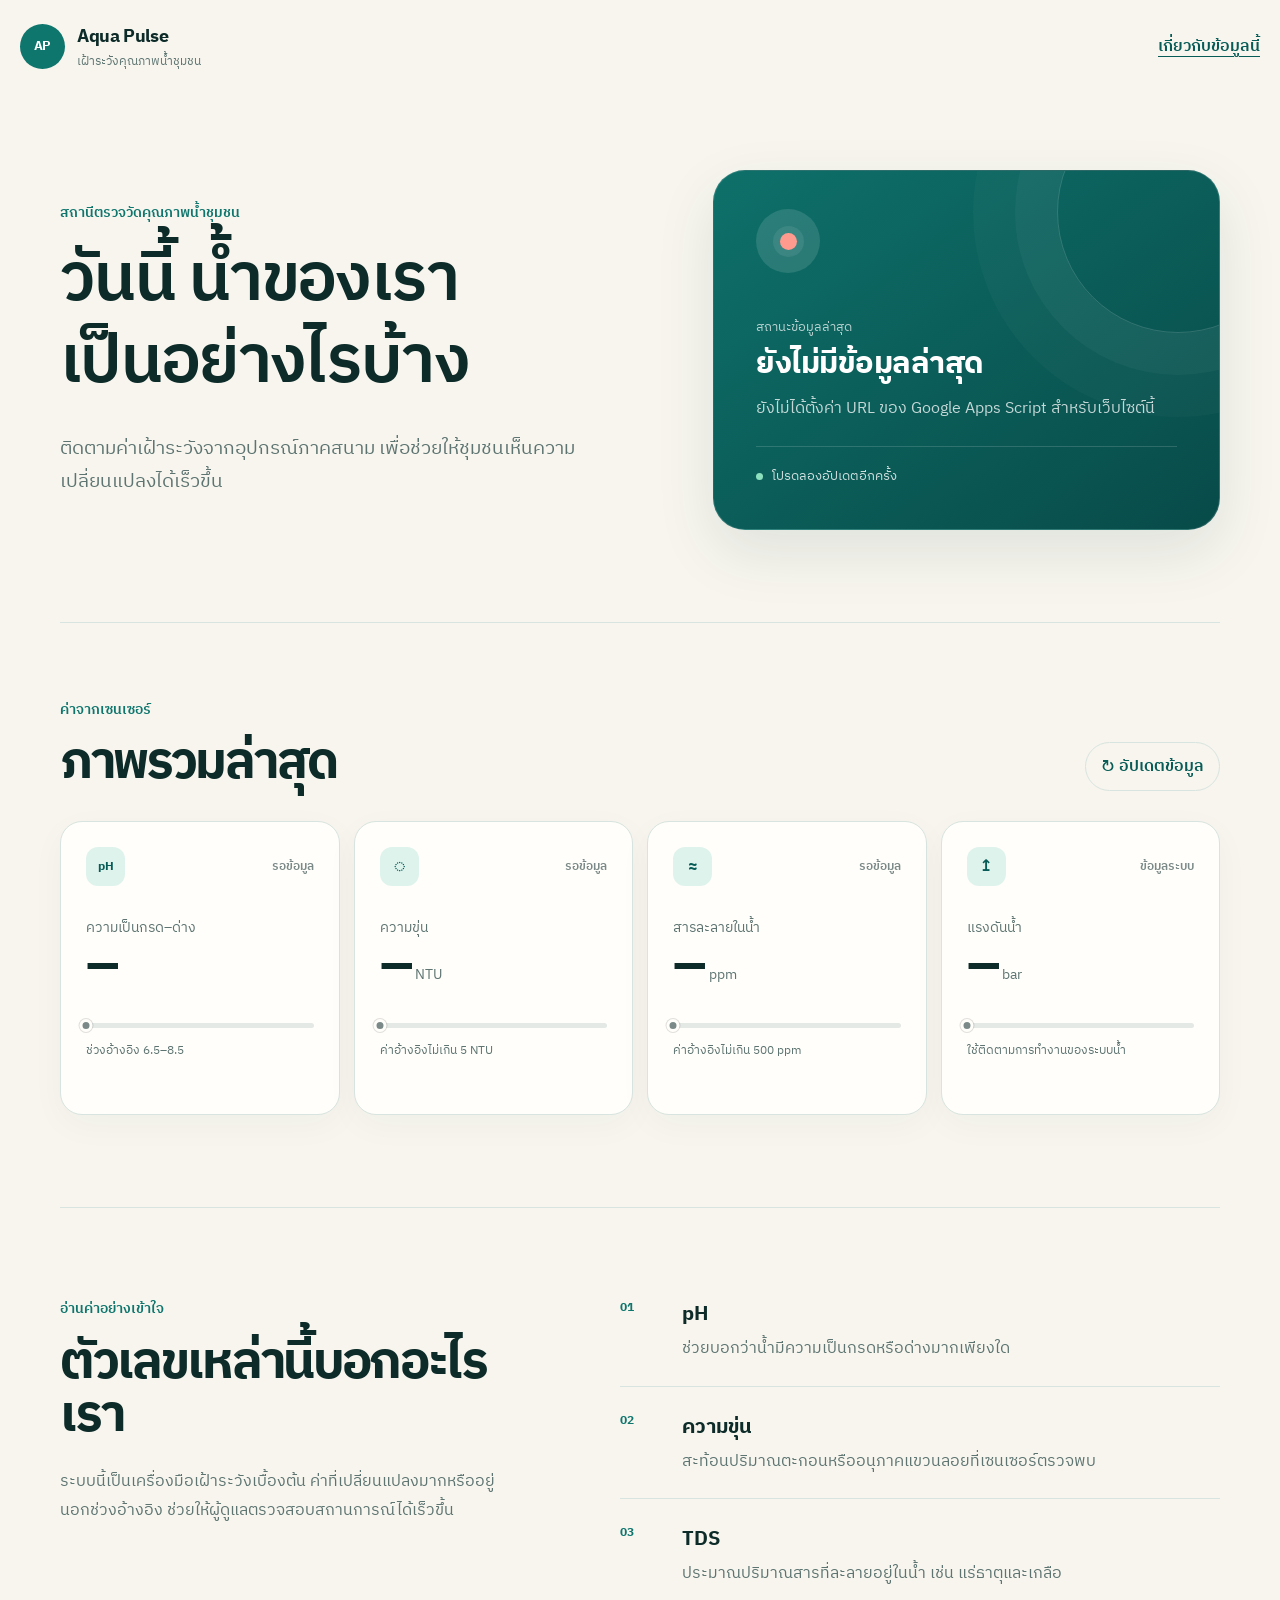
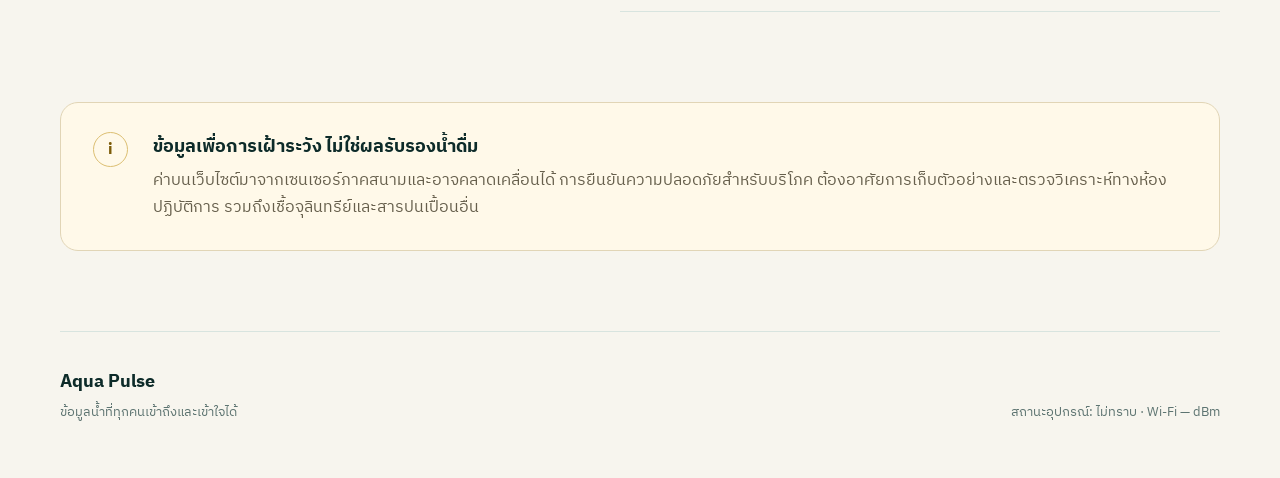
==== index.html @ 3b403329 "Launch Aqua Pulse public dashboard" ====
<!doctype html>
<html lang="th">
  <head>
    <meta charset="UTF-8" />
    <meta name="viewport" content="width=device-width, initial-scale=1.0" />
    <meta name="theme-color" content="#eaf6f3" />
    <meta
      name="description"
      content="Aqua Pulse รายงานข้อมูลเฝ้าระวังคุณภาพน้ำจากสถานีตรวจวัดชุมชน"
    />
    <title>Aqua Pulse | เฝ้าระวังคุณภาพน้ำชุมชน</title>
    <link rel="preconnect" href="https://fonts.googleapis.com" />
    <link rel="preconnect" href="https://fonts.gstatic.com" crossorigin />
    <link
      href="https://fonts.googleapis.com/css2?family=IBM+Plex+Sans+Thai:wght@400;500;600;700&display=swap"
      rel="stylesheet"
    />
    <link rel="stylesheet" href="styles.css" />
    <script src="app.js" defer></script>
  </head>
  <body>
    <header class="site-header">
      <a class="brand" href="#top" aria-label="Aqua Pulse หน้าหลัก">
        <span class="brand-mark" aria-hidden="true">AP</span>
        <span>
          <strong>Aqua Pulse</strong>
          <small>เฝ้าระวังคุณภาพน้ำชุมชน</small>
        </span>
      </a>
      <a class="about-link" href="#about">เกี่ยวกับข้อมูลนี้</a>
    </header>

    <main id="top">
      <section class="hero shell" aria-labelledby="page-title">
        <div class="hero-copy">
          <p class="eyebrow">สถานีตรวจวัดคุณภาพน้ำชุมชน</p>
          <h1 id="page-title">
            <span>วันนี้ น้ำของเรา</span>
            <span>เป็นอย่างไรบ้าง</span>
          </h1>
          <p class="hero-intro">
            ติดตามค่าเฝ้าระวังจากอุปกรณ์ภาคสนาม เพื่อช่วยให้ชุมชนเห็นความเปลี่ยนแปลงได้เร็วขึ้น
          </p>
        </div>

        <aside class="overall-card" aria-live="polite">
          <div class="status-orb" id="status-orb" aria-hidden="true">
            <span></span>
          </div>
          <div>
            <p class="status-label">สถานะข้อมูลล่าสุด</p>
            <h2 id="overall-status">กำลังตรวจสอบข้อมูล</h2>
            <p id="overall-message">กรุณารอสักครู่ ระบบกำลังเชื่อมต่อสถานีตรวจวัด</p>
          </div>
          <div class="updated-row">
            <span class="live-dot" aria-hidden="true"></span>
            <span id="updated-at">ยังไม่มีเวลาอัปเดต</span>
          </div>
        </aside>
      </section>

      <section class="metrics-section shell" aria-labelledby="metrics-title">
        <div class="section-heading">
          <div>
            <p class="eyebrow">ค่าจากเซนเซอร์</p>
            <h2 id="metrics-title">ภาพรวมล่าสุด</h2>
          </div>
          <button class="refresh-button" id="refresh-button" type="button">
            <span aria-hidden="true">↻</span> อัปเดตข้อมูล
          </button>
        </div>

        <div class="metric-grid">
          <article class="metric-card" data-metric="ph">
            <div class="metric-topline">
              <span class="metric-icon ph-icon" aria-hidden="true">pH</span>
              <span class="metric-state">รอข้อมูล</span>
            </div>
            <p class="metric-name">ความเป็นกรด–ด่าง</p>
            <p class="metric-value"><strong id="ph-value">—</strong></p>
            <div class="range-track" aria-hidden="true"><span id="ph-marker"></span></div>
            <p class="metric-guide">ช่วงอ้างอิง 6.5–8.5</p>
          </article>

          <article class="metric-card" data-metric="turbidity">
            <div class="metric-topline">
              <span class="metric-icon" aria-hidden="true">◌</span>
              <span class="metric-state">รอข้อมูล</span>
            </div>
            <p class="metric-name">ความขุ่น</p>
            <p class="metric-value"><strong id="turbidity-value">—</strong> <span>NTU</span></p>
            <div class="range-track" aria-hidden="true"><span id="turbidity-marker"></span></div>
            <p class="metric-guide">ค่าอ้างอิงไม่เกิน 5 NTU</p>
          </article>

          <article class="metric-card" data-metric="tds">
            <div class="metric-topline">
              <span class="metric-icon" aria-hidden="true">≈</span>
              <span class="metric-state">รอข้อมูล</span>
            </div>
            <p class="metric-name">สารละลายในน้ำ</p>
            <p class="metric-value"><strong id="tds-value">—</strong> <span>ppm</span></p>
            <div class="range-track" aria-hidden="true"><span id="tds-marker"></span></div>
            <p class="metric-guide">ค่าอ้างอิงไม่เกิน 500 ppm</p>
          </article>

          <article class="metric-card neutral" data-metric="pressure">
            <div class="metric-topline">
              <span class="metric-icon" aria-hidden="true">↥</span>
              <span class="metric-state">ข้อมูลระบบ</span>
            </div>
            <p class="metric-name">แรงดันน้ำ</p>
            <p class="metric-value"><strong id="pressure-value">—</strong> <span>bar</span></p>
            <div class="range-track" aria-hidden="true"><span id="pressure-marker"></span></div>
            <p class="metric-guide">ใช้ติดตามการทำงานของระบบน้ำ</p>
          </article>
        </div>
      </section>

      <section class="context-section shell" aria-labelledby="context-title">
        <div class="context-copy">
          <p class="eyebrow">อ่านค่าอย่างเข้าใจ</p>
          <h2 id="context-title">ตัวเลขเหล่านี้บอกอะไรเรา</h2>
          <p>
            ระบบนี้เป็นเครื่องมือเฝ้าระวังเบื้องต้น ค่าที่เปลี่ยนแปลงมากหรืออยู่นอกช่วงอ้างอิง
            ช่วยให้ผู้ดูแลตรวจสอบสถานการณ์ได้เร็วขึ้น
          </p>
        </div>
        <div class="explainer-list">
          <article>
            <span>01</span>
            <div><h3>pH</h3><p>ช่วยบอกว่าน้ำมีความเป็นกรดหรือด่างมากเพียงใด</p></div>
          </article>
          <article>
            <span>02</span>
            <div><h3>ความขุ่น</h3><p>สะท้อนปริมาณตะกอนหรืออนุภาคแขวนลอยที่เซนเซอร์ตรวจพบ</p></div>
          </article>
          <article>
            <span>03</span>
            <div><h3>TDS</h3><p>ประมาณปริมาณสารที่ละลายอยู่ในน้ำ เช่น แร่ธาตุและเกลือ</p></div>
          </article>
        </div>
      </section>

      <section class="disclaimer shell" id="about">
        <span class="notice-icon" aria-hidden="true">i</span>
        <div>
          <h2>ข้อมูลเพื่อการเฝ้าระวัง ไม่ใช่ผลรับรองน้ำดื่ม</h2>
          <p>
            ค่าบนเว็บไซต์มาจากเซนเซอร์ภาคสนามและอาจคลาดเคลื่อนได้ การยืนยันความปลอดภัยสำหรับบริโภค
            ต้องอาศัยการเก็บตัวอย่างและตรวจวิเคราะห์ทางห้องปฏิบัติการ รวมถึงเชื้อจุลินทรีย์และสารปนเปื้อนอื่น
          </p>
        </div>
      </section>
    </main>

    <footer class="site-footer shell">
      <div><strong>Aqua Pulse</strong><p>ข้อมูลน้ำที่ทุกคนเข้าถึงและเข้าใจได้</p></div>
      <p>สถานะอุปกรณ์: <span id="device-status">ไม่ทราบ</span> · Wi‑Fi <span id="wifi-value">—</span> dBm</p>
    </footer>

    <noscript>เว็บไซต์นี้ต้องเปิดใช้งาน JavaScript เพื่อโหลดข้อมูลล่าสุดจากสถานีตรวจวัด</noscript>
  </body>
</html>
---- styles.css ----
:root {
  --ink: #0d2b29;
  --muted: #5d7471;
  --teal: #0f766e;
  --teal-dark: #075c57;
  --mint: #dff3ed;
  --cream: #f7f5ee;
  --paper: #fffefa;
  --line: #d8e4df;
  --good: #1c846d;
  --warn: #d18522;
  --bad: #c84c3e;
  --unknown: #7b8a88;
  --shadow: 0 22px 60px rgba(22, 71, 65, 0.1);
}

* { box-sizing: border-box; }
html { scroll-behavior: smooth; }
body {
  margin: 0;
  color: var(--ink);
  background: var(--cream);
  font-family: "IBM Plex Sans Thai", system-ui, sans-serif;
  -webkit-font-smoothing: antialiased;
}
button, a { font: inherit; }
a { color: inherit; }
.shell { width: min(1160px, calc(100% - 40px)); margin-inline: auto; }

.site-header {
  width: min(1240px, calc(100% - 40px));
  margin: 0 auto;
  min-height: 92px;
  display: flex;
  align-items: center;
  justify-content: space-between;
}
.brand { display: flex; align-items: center; gap: 12px; text-decoration: none; }
.brand-mark {
  display: grid; place-items: center; width: 45px; height: 45px; border-radius: 50%;
  color: #fff; background: var(--teal); font-size: 13px; font-weight: 700; letter-spacing: -.04em;
}
.brand strong, .brand small { display: block; }
.brand strong { font-size: 18px; letter-spacing: -.02em; }
.brand small { color: var(--muted); font-size: 12px; }
.about-link { color: var(--teal-dark); font-weight: 600; text-decoration-thickness: 1px; text-underline-offset: 5px; }

.hero { display: grid; grid-template-columns: 1.05fr .95fr; gap: 8%; align-items: center; padding: 78px 0 92px; }
.eyebrow { margin: 0 0 16px; color: var(--teal); font-size: 14px; font-weight: 600; line-height: 1.6; }
.hero-copy { min-width: 0; }
.hero h1 {
  margin: 0;
  max-width: 720px;
  font-size: clamp(46px, 5.25vw, 74px);
  font-weight: 600;
  line-height: 1.22;
  letter-spacing: -.025em;
}
.hero h1 span { display: block; }
.hero-intro { max-width: 560px; margin: 28px 0 0; color: var(--muted); font-size: 19px; line-height: 1.75; }
.overall-card {
  position: relative; overflow: hidden; min-height: 360px; padding: 42px;
  display: flex; flex-direction: column; justify-content: flex-end;
  border: 1px solid rgba(255,255,255,.14); border-radius: 32px; color: #fff;
  background: linear-gradient(145deg, #0e706a, #084b49); box-shadow: var(--shadow);
}
.overall-card::after { content: ""; position: absolute; width: 240px; height: 240px; right: -80px; top: -80px; border: 1px solid rgba(255,255,255,.16); border-radius: 50%; box-shadow: 0 0 0 42px rgba(255,255,255,.035), 0 0 0 84px rgba(255,255,255,.025); }
.status-orb { position: absolute; top: 38px; left: 42px; width: 64px; height: 64px; display: grid; place-items: center; border-radius: 50%; background: rgba(255,255,255,.12); }
.status-orb span { width: 17px; height: 17px; border-radius: 50%; background: #b5c1bf; box-shadow: 0 0 0 7px rgba(255,255,255,.08); }
.status-orb.good span { background: #8de0bd; }
.status-orb.warning span { background: #ffd18a; }
.status-orb.danger span { background: #ff9a8f; }
.status-label { margin: 0 0 6px; color: rgba(255,255,255,.7); font-size: 13px; }
.overall-card h2 { margin: 0; font-size: 31px; line-height: 1.35; letter-spacing: -.015em; }
.overall-card h2 + p { margin: 10px 0 24px; color: rgba(255,255,255,.76); line-height: 1.65; }
.updated-row { padding-top: 18px; border-top: 1px solid rgba(255,255,255,.15); display: flex; align-items: center; gap: 9px; font-size: 13px; color: rgba(255,255,255,.8); }
.live-dot { width: 7px; height: 7px; border-radius: 50%; background: #8de0bd; }

.metrics-section { padding: 76px 0 92px; border-top: 1px solid var(--line); }
.section-heading { margin-bottom: 30px; display: flex; justify-content: space-between; align-items: end; }
.section-heading h2, .context-copy h2 { margin: 0; font-size: clamp(34px, 4vw, 52px); line-height: 1.05; letter-spacing: -.045em; }
.refresh-button { padding: 10px 15px; border: 1px solid var(--line); border-radius: 999px; color: var(--teal-dark); background: transparent; font-weight: 600; cursor: pointer; }
.refresh-button:hover { background: var(--mint); }
.refresh-button:disabled { opacity: .55; cursor: wait; }
.metric-grid { display: grid; grid-template-columns: repeat(4, 1fr); gap: 14px; }
.metric-card { min-height: 294px; padding: 25px; border: 1px solid var(--line); border-radius: 22px; background: var(--paper); box-shadow: 0 10px 35px rgba(26,70,65,.035); }
.metric-topline { display: flex; align-items: center; justify-content: space-between; gap: 10px; }
.metric-icon { width: 39px; height: 39px; display: grid; place-items: center; border-radius: 12px; color: var(--teal-dark); background: var(--mint); font-weight: 700; }
.ph-icon { font-size: 12px; }
.metric-state { color: var(--unknown); font-size: 12px; font-weight: 600; }
.metric-card.good .metric-state { color: var(--good); }
.metric-card.warning .metric-state { color: var(--warn); }
.metric-card.danger .metric-state { color: var(--bad); }
.metric-name { margin: 30px 0 6px; color: var(--muted); font-size: 14px; }
.metric-value { margin: 0; white-space: nowrap; }
.metric-value strong { font-size: 43px; line-height: 1; letter-spacing: -.055em; }
.metric-value span { color: var(--muted); font-size: 14px; }
.range-track { position: relative; height: 5px; margin: 35px 0 14px; border-radius: 10px; background: #e4e9e6; }
.range-track span { position: absolute; left: 0; top: -4px; width: 13px; height: 13px; border: 3px solid var(--paper); border-radius: 50%; background: var(--unknown); box-shadow: 0 0 0 1px rgba(0,0,0,.12); transform: translateX(-50%); }
.metric-card.good .range-track span { background: var(--good); }
.metric-card.warning .range-track span { background: var(--warn); }
.metric-card.danger .range-track span { background: var(--bad); }
.metric-guide { margin: 0; color: var(--muted); font-size: 12px; line-height: 1.55; }

.context-section { padding: 90px 0; display: grid; grid-template-columns: .85fr 1.15fr; gap: 10%; border-top: 1px solid var(--line); }
.context-copy > p:last-child { max-width: 460px; margin: 24px 0 0; color: var(--muted); line-height: 1.8; }
.explainer-list article { padding: 24px 0; display: grid; grid-template-columns: 48px 1fr; gap: 14px; border-bottom: 1px solid var(--line); }
.explainer-list article:first-child { padding-top: 0; }
.explainer-list article > span { color: var(--teal); font-size: 12px; font-weight: 700; }
.explainer-list h3 { margin: 0 0 5px; font-size: 20px; }
.explainer-list p { margin: 0; color: var(--muted); line-height: 1.6; }

.disclaimer { margin-bottom: 80px; padding: 29px 32px; display: grid; grid-template-columns: 42px 1fr; gap: 18px; border: 1px solid #e1d5b6; border-radius: 18px; background: #fff9e9; }
.notice-icon { width: 35px; height: 35px; display: grid; place-items: center; border: 1px solid #dcbf72; border-radius: 50%; color: #7c5b08; font-weight: 700; }
.disclaimer h2 { margin: 0 0 5px; font-size: 18px; }
.disclaimer p { margin: 0; color: #665f4c; line-height: 1.7; }
.site-footer { padding: 35px 0 55px; display: flex; justify-content: space-between; align-items: end; border-top: 1px solid var(--line); color: var(--muted); font-size: 13px; }
.site-footer strong { color: var(--ink); font-size: 18px; }
.site-footer p { margin: 4px 0 0; }
noscript { display: block; padding: 15px; text-align: center; background: #fff1c7; }

@media (max-width: 900px) {
  .hero { grid-template-columns: 1fr; gap: 48px; padding-top: 48px; }
  .overall-card { min-height: 330px; }
  .metric-grid { grid-template-columns: repeat(2, 1fr); }
  .context-section { grid-template-columns: 1fr; gap: 48px; }
}
@media (max-width: 560px) {
  .shell, .site-header { width: min(100% - 28px, 1160px); }
  .site-header { min-height: 78px; }
  .about-link { display: none; }
  .hero { padding: 42px 0 66px; }
  .hero h1 { font-size: 43px; line-height: 1.24; }
  .hero-intro { font-size: 16px; }
  .overall-card { min-height: 330px; padding: 28px; border-radius: 25px; }
  .status-orb { left: 28px; top: 28px; }
  .overall-card h2 { font-size: 27px; }
  .metrics-section { padding: 60px 0 70px; }
  .section-heading { align-items: start; gap: 20px; }
  .refresh-button { width: 44px; overflow: hidden; white-space: nowrap; color: transparent; }
  .refresh-button span { color: var(--teal-dark); }
  .metric-grid { grid-template-columns: 1fr; }
  .metric-card { min-height: 250px; }
  .context-section { padding: 70px 0; }
  .disclaimer { padding: 23px; grid-template-columns: 1fr; }
  .site-footer { align-items: start; flex-direction: column; gap: 24px; }
}

@media (prefers-reduced-motion: reduce) { html { scroll-behavior: auto; } }
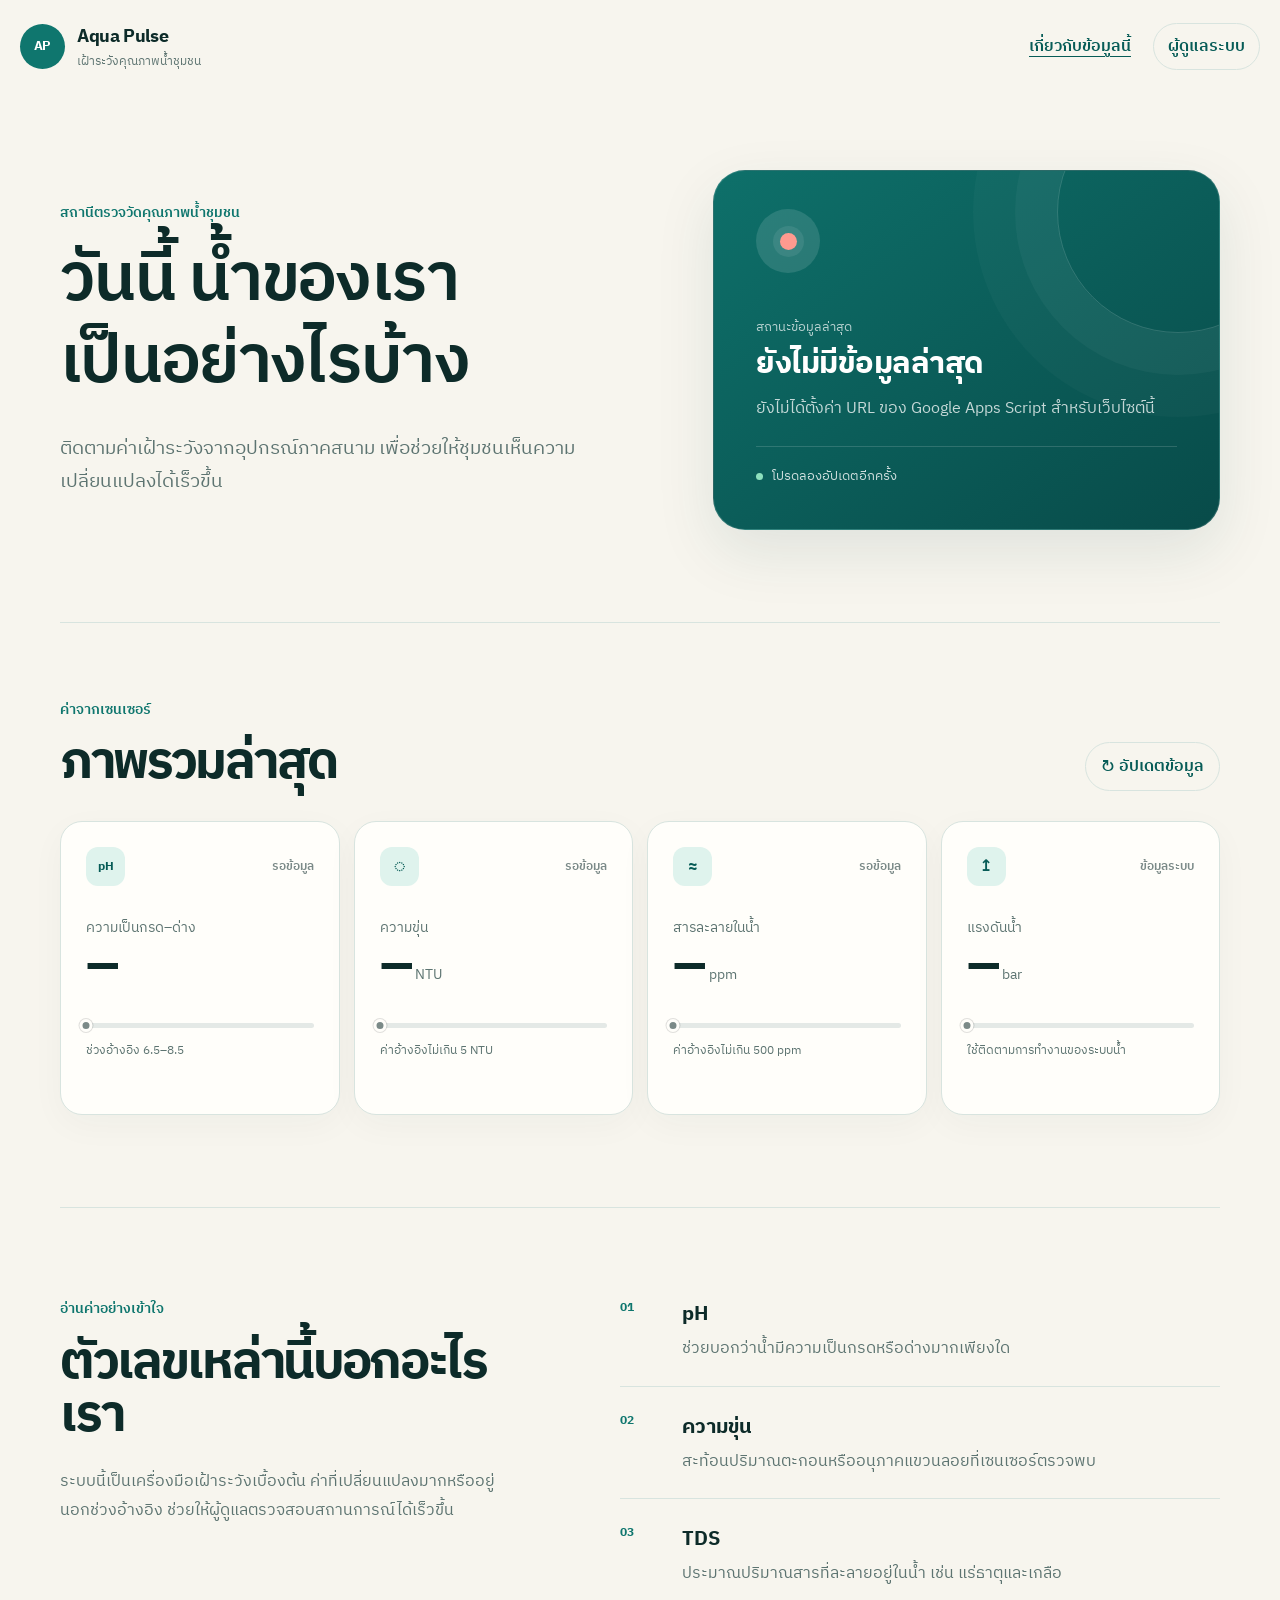
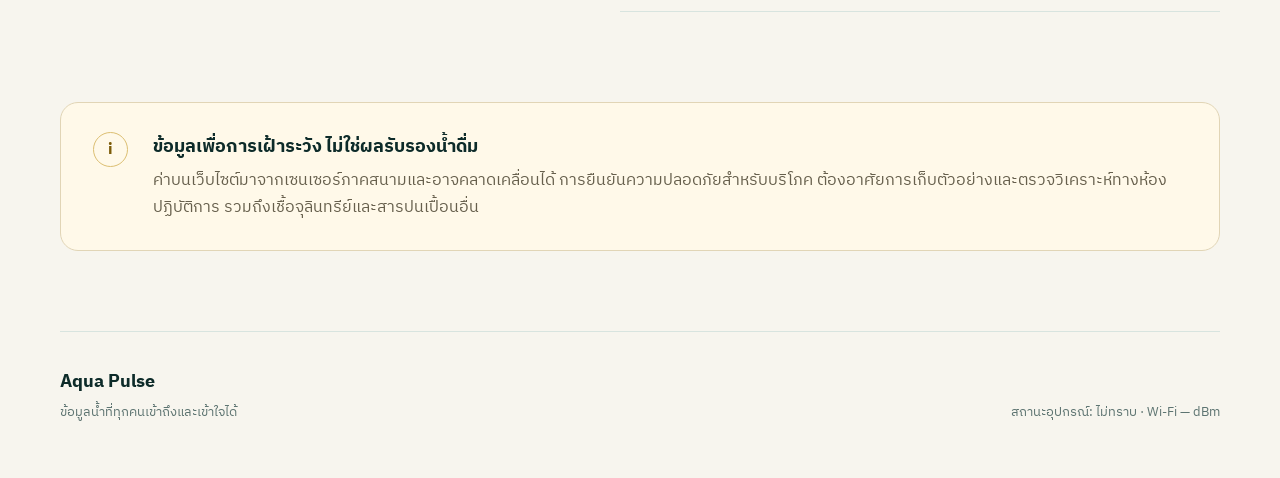
==== commit 7ca66bcb: "Add admin history dashboard" ====
--- a/index.html
+++ b/index.html
@@ -16,6 +16,7 @@
       rel="stylesheet"
     />
     <link rel="stylesheet" href="styles.css" />
+    <script src="config.js" defer></script>
     <script src="app.js" defer></script>
   </head>
   <body>
@@ -27,7 +28,10 @@
           <small>เฝ้าระวังคุณภาพน้ำชุมชน</small>
         </span>
       </a>
-      <a class="about-link" href="#about">เกี่ยวกับข้อมูลนี้</a>
+      <nav class="header-nav" aria-label="เมนูหลัก">
+        <a class="about-link" href="#about">เกี่ยวกับข้อมูลนี้</a>
+        <a class="admin-link" href="admin.html">ผู้ดูแลระบบ</a>
+      </nav>
     </header>
 
     <main id="top">
--- a/styles.css
+++ b/styles.css
@@ -43,7 +43,9 @@
 .brand strong, .brand small { display: block; }
 .brand strong { font-size: 18px; letter-spacing: -.02em; }
 .brand small { color: var(--muted); font-size: 12px; }
-.about-link { color: var(--teal-dark); font-weight: 600; text-decoration-thickness: 1px; text-underline-offset: 5px; }
+.header-nav { display: flex; align-items: center; gap: 22px; }
+.about-link, .admin-link { color: var(--teal-dark); font-weight: 600; text-decoration-thickness: 1px; text-underline-offset: 5px; }
+.admin-link { padding: 9px 14px; border: 1px solid var(--line); border-radius: 999px; text-decoration: none; }
 
 .hero { display: grid; grid-template-columns: 1.05fr .95fr; gap: 8%; align-items: center; padding: 78px 0 92px; }
 .eyebrow { margin: 0 0 16px; color: var(--teal); font-size: 14px; font-weight: 600; line-height: 1.6; }
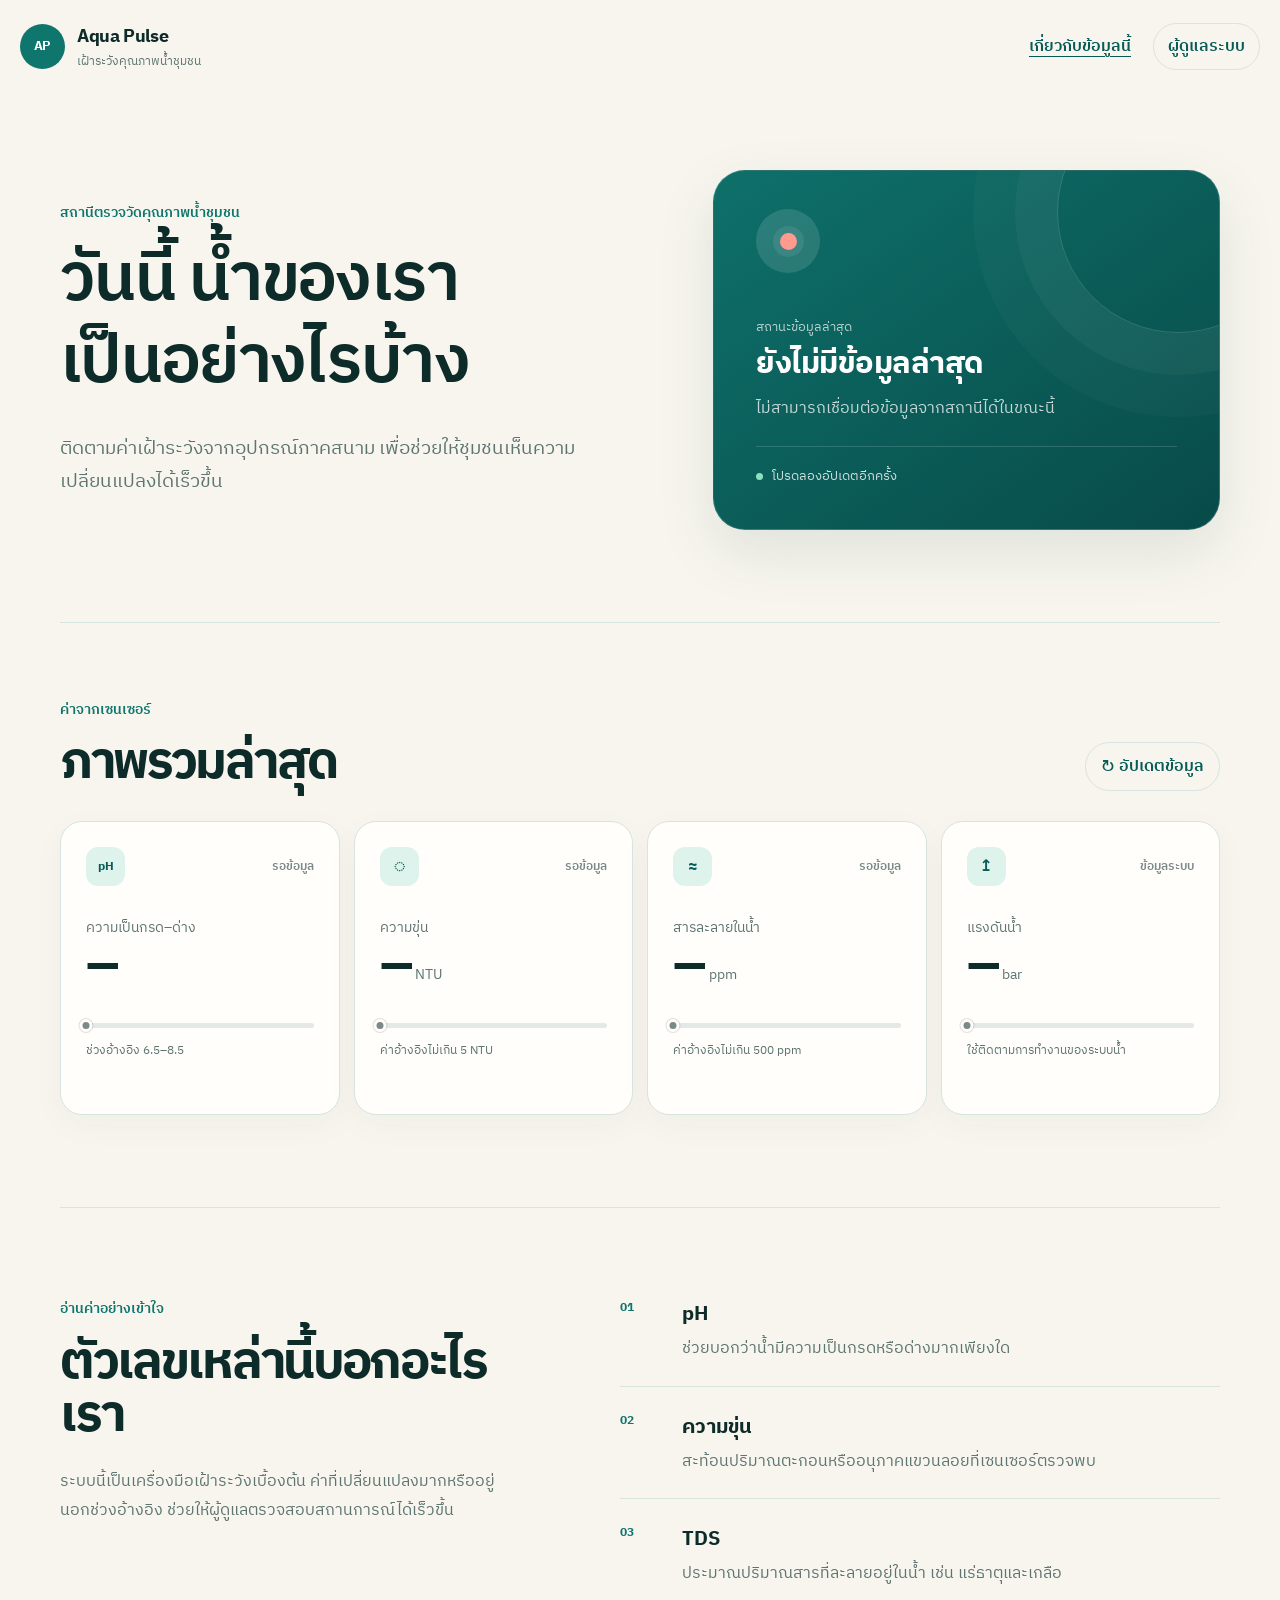
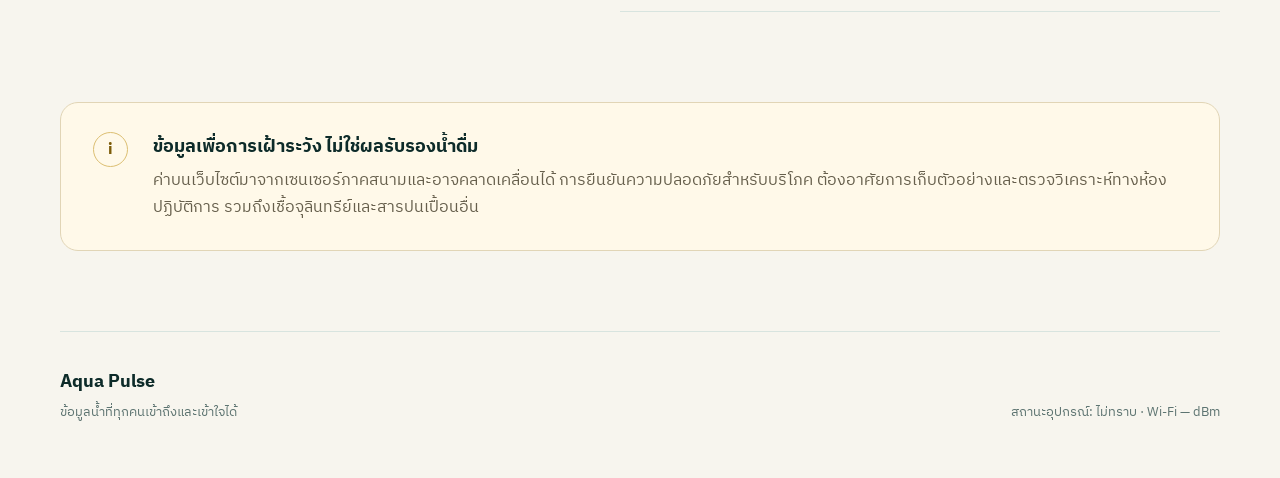
==== commit 8c555b63: "Connect water monitoring API" ====
--- a/index.html
+++ b/index.html
@@ -16,7 +16,7 @@
       rel="stylesheet"
     />
     <link rel="stylesheet" href="styles.css" />
-    <script src="config.js" defer></script>
+    <script src="config.js?v=1" defer></script>
     <script src="app.js" defer></script>
   </head>
   <body>
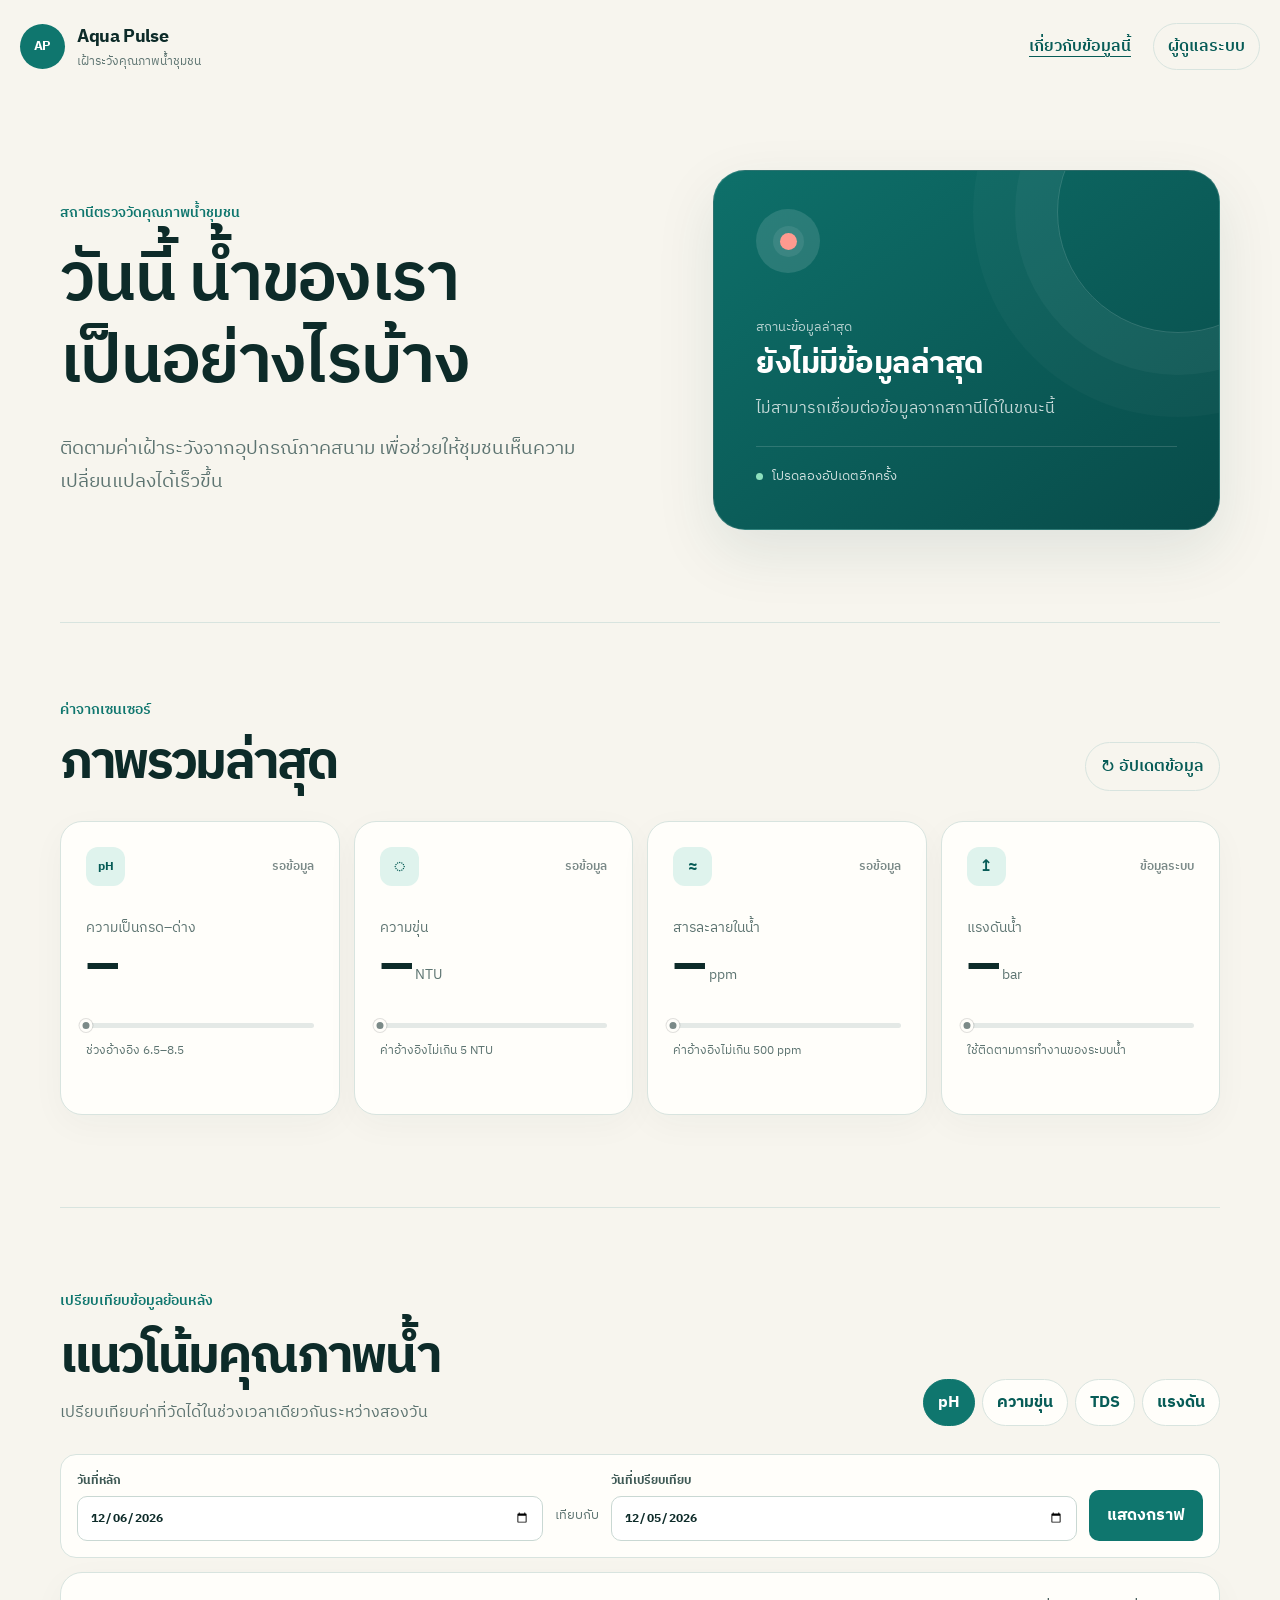
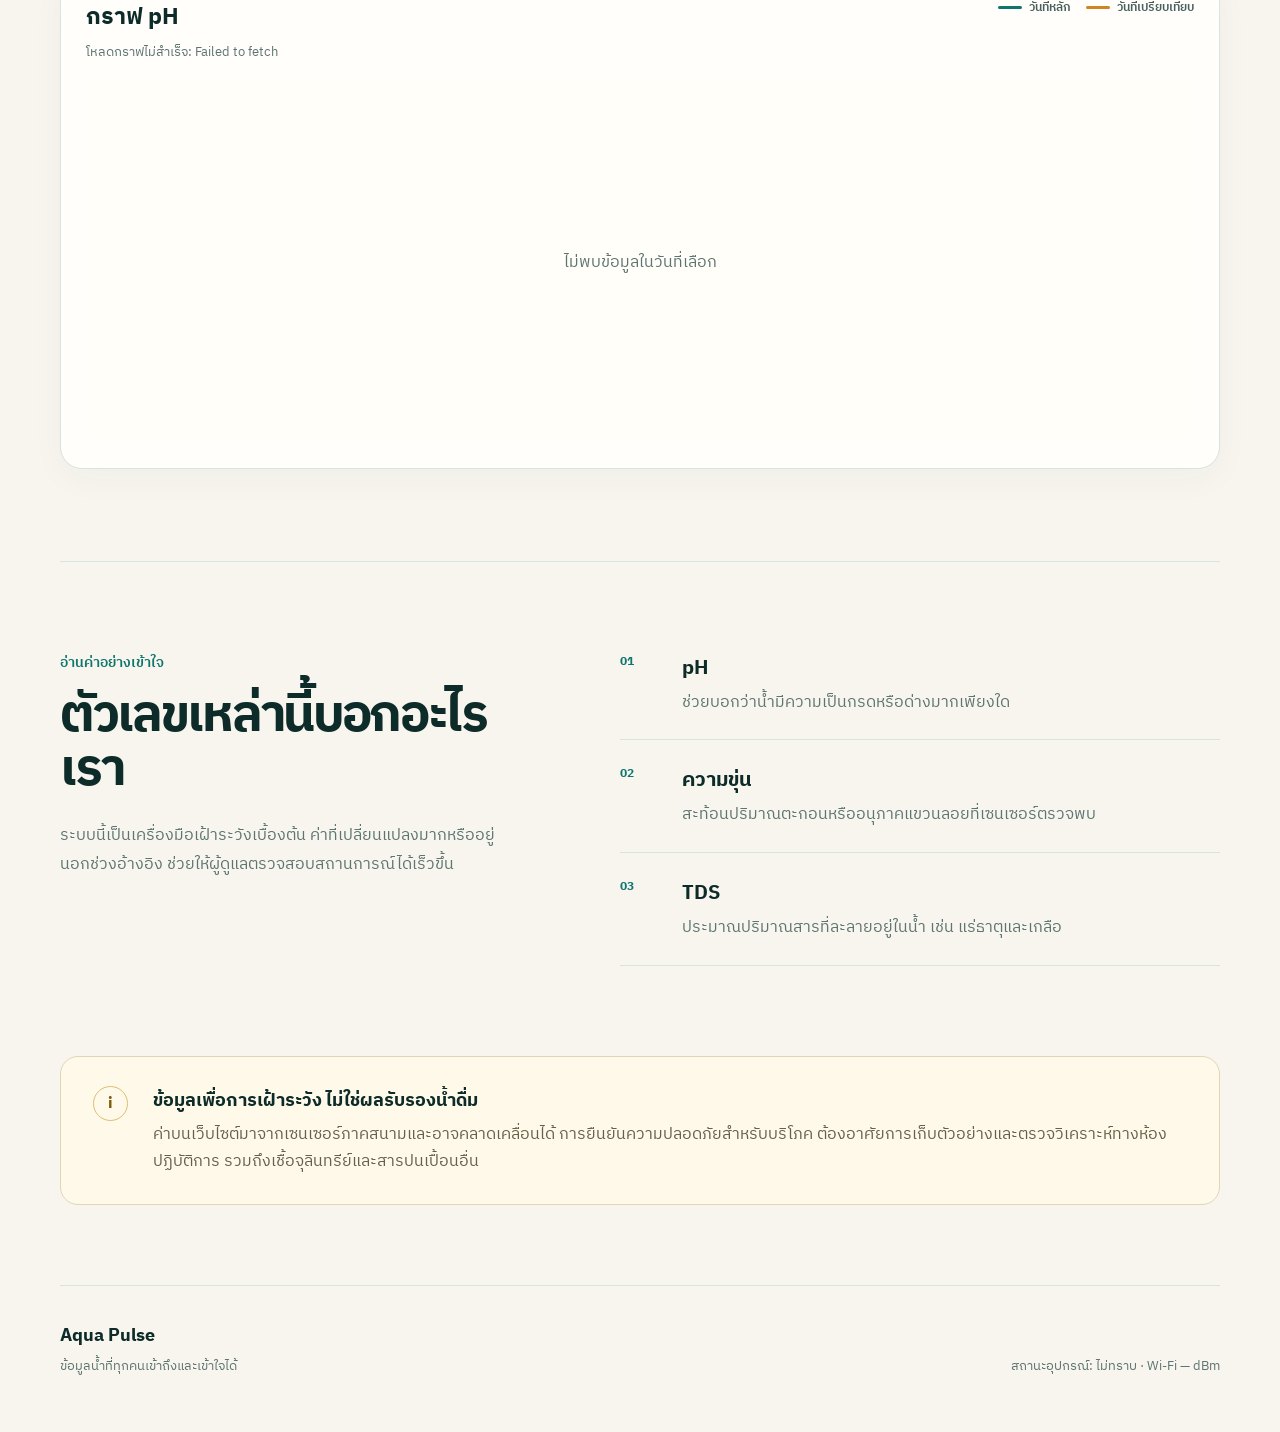
==== commit e79b9119: "Add public daily comparison charts" ====
--- a/index.html
+++ b/index.html
@@ -15,9 +15,9 @@
       href="https://fonts.googleapis.com/css2?family=IBM+Plex+Sans+Thai:wght@400;500;600;700&display=swap"
       rel="stylesheet"
     />
-    <link rel="stylesheet" href="styles.css" />
+    <link rel="stylesheet" href="styles.css?v=2" />
     <script src="config.js?v=1" defer></script>
-    <script src="app.js" defer></script>
+    <script src="app.js?v=2" defer></script>
   </head>
   <body>
     <header class="site-header">
@@ -121,6 +121,43 @@
         </div>
       </section>
 
+      <section class="trend-section shell" aria-labelledby="trend-title">
+        <div class="trend-heading">
+          <div>
+            <p class="eyebrow">เปรียบเทียบข้อมูลย้อนหลัง</p>
+            <h2 id="trend-title">แนวโน้มคุณภาพน้ำ</h2>
+            <p>เปรียบเทียบค่าที่วัดได้ในช่วงเวลาเดียวกันระหว่างสองวัน</p>
+          </div>
+          <div class="trend-tabs" role="group" aria-label="เลือกค่าที่แสดงในกราฟ">
+            <button class="trend-tab active" type="button" data-trend="ph">pH</button>
+            <button class="trend-tab" type="button" data-trend="turbidity">ความขุ่น</button>
+            <button class="trend-tab" type="button" data-trend="tds">TDS</button>
+            <button class="trend-tab" type="button" data-trend="pressure">แรงดัน</button>
+          </div>
+        </div>
+
+        <form class="compare-form" id="compare-form">
+          <label>วันที่หลัก<input id="primary-date" type="date" required /></label>
+          <span class="compare-word">เทียบกับ</span>
+          <label>วันที่เปรียบเทียบ<input id="compare-date" type="date" required /></label>
+          <button type="submit">แสดงกราฟ</button>
+        </form>
+
+        <div class="public-chart-card">
+          <div class="chart-meta">
+            <div><h3 id="public-chart-title">กราฟ pH</h3><p id="public-chart-note">กำลังโหลดข้อมูลย้อนหลัง</p></div>
+            <div class="chart-legend">
+              <span><i class="legend-line primary-line"></i><b id="primary-legend">วันที่หลัก</b></span>
+              <span><i class="legend-line compare-line"></i><b id="compare-legend">วันที่เปรียบเทียบ</b></span>
+            </div>
+          </div>
+          <div class="public-chart-wrap">
+            <canvas id="public-history-chart" role="img" aria-label="กราฟเปรียบเทียบข้อมูลคุณภาพน้ำสองวัน"></canvas>
+            <p id="public-chart-empty" class="public-chart-empty" hidden>ไม่พบข้อมูลในวันที่เลือก</p>
+          </div>
+        </div>
+      </section>
+
       <section class="context-section shell" aria-labelledby="context-title">
         <div class="context-copy">
           <p class="eyebrow">อ่านค่าอย่างเข้าใจ</p>
--- a/styles.css
+++ b/styles.css
@@ -104,6 +104,27 @@
 .metric-card.danger .range-track span { background: var(--bad); }
 .metric-guide { margin: 0; color: var(--muted); font-size: 12px; line-height: 1.55; }
 
+.trend-section { padding: 82px 0 92px; border-top: 1px solid var(--line); }
+.trend-heading { display:flex; justify-content:space-between; align-items:end; gap:32px; }
+.trend-heading h2 { margin:0; font-size:clamp(34px,4vw,52px); line-height:1.1; letter-spacing:-.04em; }
+.trend-heading > div:first-child > p:last-child { margin:14px 0 0; color:var(--muted); }
+.trend-tabs { display:flex; flex-wrap:wrap; justify-content:flex-end; gap:7px; }
+.trend-tab { padding:9px 14px; border:1px solid var(--line); border-radius:999px; color:var(--teal-dark); background:var(--paper); font-weight:700; cursor:pointer; }
+.trend-tab.active { border-color:var(--teal); color:white; background:var(--teal); }
+.compare-form { margin:28px 0 14px; padding:16px; display:grid; grid-template-columns:1fr auto 1fr auto; align-items:end; gap:12px; border:1px solid var(--line); border-radius:16px; background:var(--paper); }
+.compare-form label { display:grid; gap:6px; color:#3e5955; font-size:12px; font-weight:700; }
+.compare-form input { min-width:0; width:100%; padding:11px 12px; border:1px solid #c9d8d3; border-radius:10px; color:var(--ink); background:white; font:inherit; }
+.compare-form button { padding:12px 18px; border:0; border-radius:10px; color:white; background:var(--teal); font:inherit; font-weight:700; cursor:pointer; }
+.compare-word { align-self:center; padding-top:18px; color:var(--muted); font-size:13px; }
+.public-chart-card { padding:25px; border:1px solid var(--line); border-radius:22px; background:var(--paper); box-shadow:0 10px 35px rgba(26,70,65,.035); }
+.chart-meta { display:flex; justify-content:space-between; align-items:start; gap:24px; }
+.chart-meta h3 { margin:0; font-size:23px; }.chart-meta p{margin:5px 0 0;color:var(--muted);font-size:13px}
+.chart-legend { display:flex; flex-wrap:wrap; gap:15px; color:#49615e; font-size:12px; }.chart-legend span{display:flex;align-items:center;gap:7px}.chart-legend b{font-weight:600}
+.legend-line { width:24px; height:3px; display:inline-block; border-radius:3px; }.primary-line{background:#0f766e}.compare-line{background:#d18522}
+.public-chart-wrap { position:relative; height:360px; margin-top:20px; }
+#public-history-chart { width:100%; height:100%; display:block; }
+.public-chart-empty { position:absolute; inset:0; margin:0; display:grid; place-items:center; color:var(--muted); background:rgba(255,254,250,.88); }.public-chart-empty[hidden]{display:none}
+
 .context-section { padding: 90px 0; display: grid; grid-template-columns: .85fr 1.15fr; gap: 10%; border-top: 1px solid var(--line); }
 .context-copy > p:last-child { max-width: 460px; margin: 24px 0 0; color: var(--muted); line-height: 1.8; }
 .explainer-list article { padding: 24px 0; display: grid; grid-template-columns: 48px 1fr; gap: 14px; border-bottom: 1px solid var(--line); }
@@ -126,6 +147,7 @@
   .overall-card { min-height: 330px; }
   .metric-grid { grid-template-columns: repeat(2, 1fr); }
   .context-section { grid-template-columns: 1fr; gap: 48px; }
+  .trend-heading { display:grid; }.trend-tabs{justify-content:flex-start}.compare-form{grid-template-columns:1fr 1fr}.compare-word{display:none}.compare-form button{grid-column:1/-1}
 }
 @media (max-width: 560px) {
   .shell, .site-header { width: min(100% - 28px, 1160px); }
@@ -144,6 +166,7 @@
   .metric-grid { grid-template-columns: 1fr; }
   .metric-card { min-height: 250px; }
   .context-section { padding: 70px 0; }
+  .trend-section { padding:65px 0 70px; }.trend-tabs{display:grid;grid-template-columns:1fr 1fr}.compare-form{grid-template-columns:1fr}.compare-form button{grid-column:auto}.chart-meta{display:grid}.public-chart-wrap{height:290px}
   .disclaimer { padding: 23px; grid-template-columns: 1fr; }
   .site-footer { align-items: start; flex-direction: column; gap: 24px; }
 }
